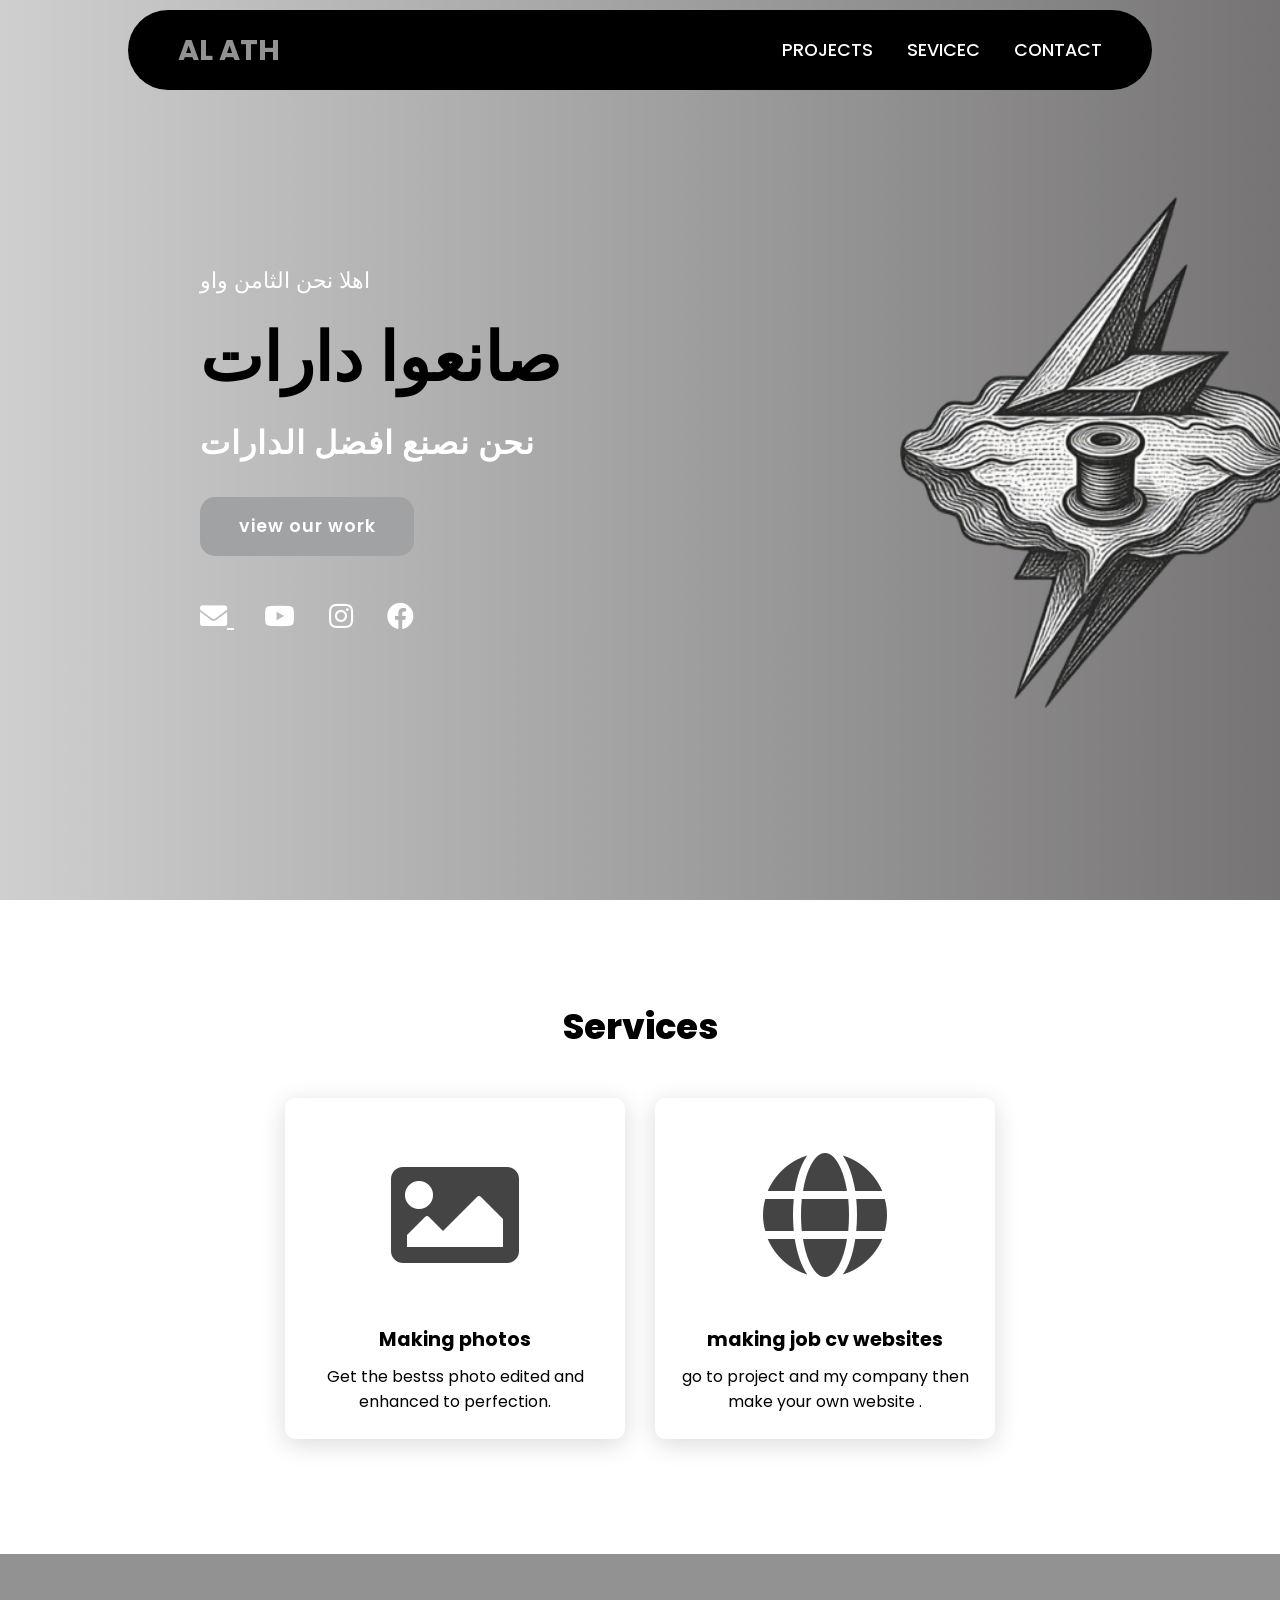
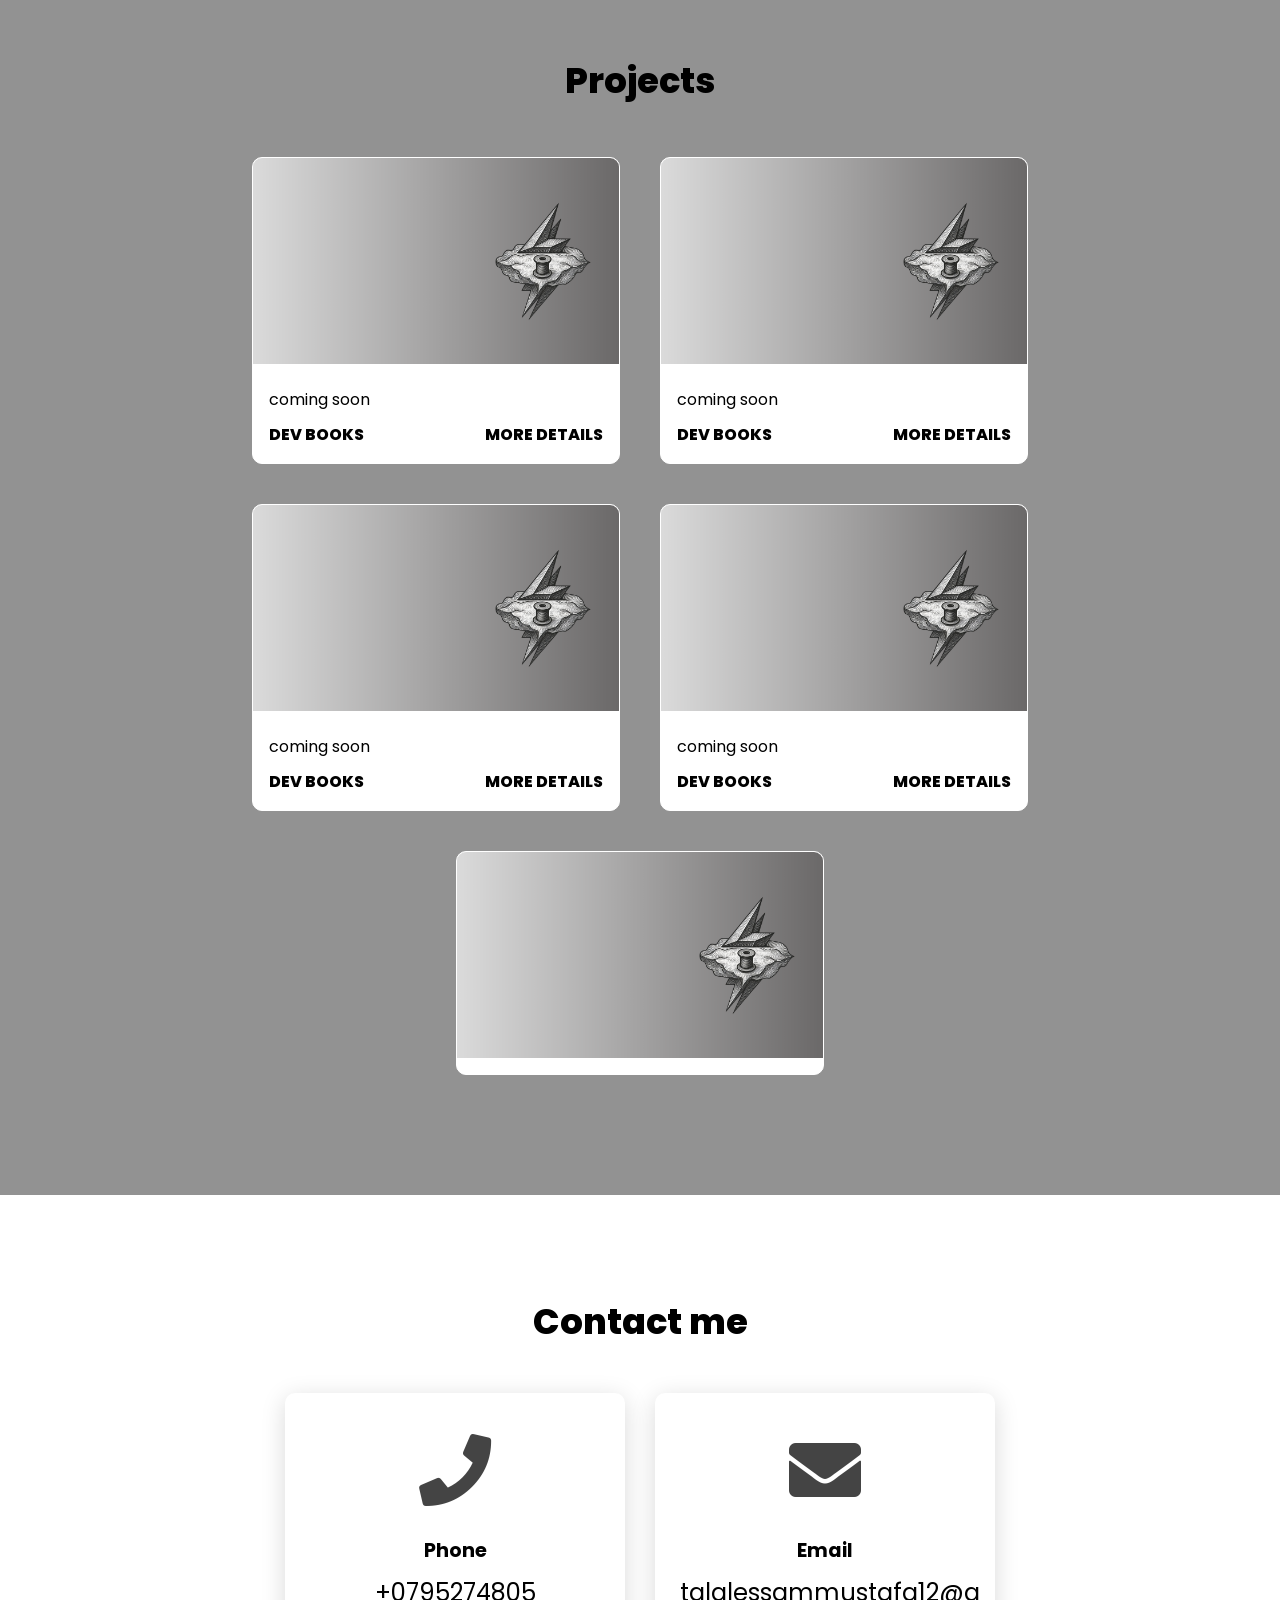
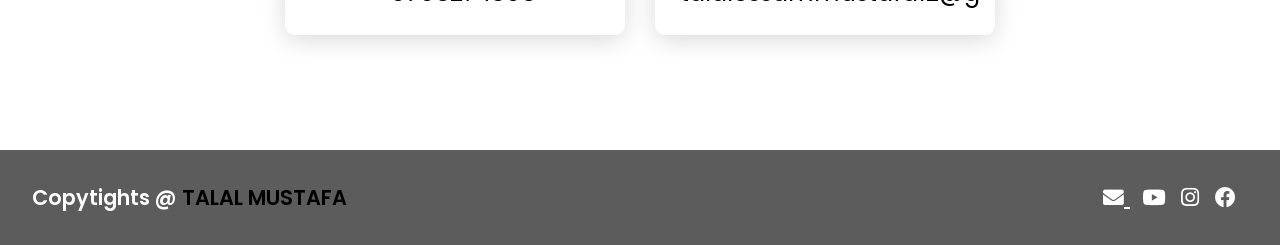
==== index.html @ d2c0e704 "al ath al ath" ====
<!DOCTYPE html>
<html lang="en">
<head>
<meta charset="UTF-8">
<meta http-equiv="X-UA-Compatible" content="IE=edge">
<meta name="viewport" content="width=device-width, initial-scale=1.0">
<link rel="stylesheet" href="https://cdnjs.cloudflare.com/ajax/libs/font-awesome/5.15.4/css/all.min.css">
<link rel="stylesheet" href="style.css">
<title>al ath</title>
</head>
<body>

    

    <header>
       <a href="#" class="logo">Al Ath</a>
       <nav class="navigation">
   
        <a href="PROJECTS.html">PROJECTS</a>
        <a href="SERVE.HTML">SEVICEC</a>
        <a href="k.html">CONTACT</a>
        </nav>
    </header>


<section  class="main">
   <div>
    <h2>اهلا نحن الثامن واو<br><span>صانعوا دارات</span></h2>
    <h3>نحن نصنع افضل الدارات</h3>
    <a href="PROJECTS.HTML" class="main-btn">view our work</a>
    <div class="socialicon">
        <a href="https://mail.google.com/mail/?view=cm&fs=1&to=aloloomaloloom12@gmail.com" target="_blank">
    <i class="fas fa-envelope"></i>
</a>

        <a href="http://www.youtube.com/@AloloomAloloom"><i class="fab fa-youtube"></i></a>
        <a href="https://www.instagram.com/aloloomaloloom12/?hl=en"><i class="fab fa-instagram"></i></a>
        <a href="https://www.facebook.com/profile.php?id=61588192769594"><i class="fab fa-facebook"></i></a>
    </div>
   </div>

</section>

<section class="cards" id="services">
    <h2 class="title">Services</h2>
    <div class="content">
        <div class="card">
            <div class="icon">
                <i class="fas fa-image"></i>


            </div>
            <div class="info">
                <h3>Making photos </h3>
                <p>Get the bestss photo edited and enhanced to perfection.</p>

            </div>

        </div>
           <div class="card">
            <div class="icon">
                <i class="fas fa-globe"></i>



            </div>
            <div class="info">
                <h3>making job cv websites </h3>
                <p> go to project and my company then make your own website .</p>

            </div>

        </div>

    </div>

</section>

<section class="projects" id="projects">
    <h2 class="title">Projects</h2>
    <div class="content">
        <div class="project-card">
            <div class="project-image">
                <img src="images/ن.png"/>


            </div>
            <div class="project-info">
                <p class="project-category">coming soon</p>
                <strong class="project-title">
                    <span>Dev Books</span>
                    <a href="#" class="more-details">More details</a>

                </strong>

            </div>


        </div>
         <div class="project-card">
            <div class="project-image">
                <img src="images/ن.png"/>


            </div>
            <div class="project-info">
                <p class="project-category">coming soon</p>
                <strong class="project-title">
                    <span>Dev Books</span>
                    <a href="#" class="more-details">More details</a>

                </strong>

            </div>


        </div>
        <div class="project-card">
            <div class="project-image">
                <img src="images/ن.png"/>


            </div>
            <div class="project-info">
                <p class="project-category">coming soon</p>
                <strong class="project-title">
                    <span>Dev Books</span>
                    <a href="#" class="more-details">More details</a>

                </strong>

            </div>


        </div>
        <div class="project-card">
            <div class="project-image">
                <img src="images/ن.png"/>


            </div>
            <div class="project-info">
                <p class="project-category">coming soon</p>
                <strong class="project-title">
                    <span>Dev Books</span>
                    <a href="#" class="more-details">More details</a>

                </strong>

            </div>


        </div>
        <div class="project-card">
            <div class="project-image">
                <img src="images/ن.png"/>


           




        </div>
        
    </div>

</section>
<section class="cards contact" id="contact">
    <h2 class="title">Contact me</h2>
    <div class="content">
        <div class="card">
            <div class="icon">
                <i class="fas fa-phone"></i>


            </div>
            <div class="info">
                <h3>Phone </h3>
                <p>+0795274805</p>

            </div>

        </div>
           <div class="card">
            <div class="icon">
                <i class="fas fa-envelope"></i>



            </div>
            <div class="info">
                <h3>Email </h3>
                <p>talalessammustafa12@g</p>

            </div>

        </div>

    </div>
</div>

</section>

<footer class="footer">
    <p class="footer-title">Copytights @ <span>TALAL MUSTAFA</span></p>
    <div class="socialicon">
        <a href="https://mail.google.com/mail/?view=cm&fs=1&to=aloloomaloloom12@gmail.com" target="_blank">
    <i class="fas fa-envelope"></i>
</a>

        <a href="http://www.youtube.com/@AloloomAloloom"><i class="fab fa-youtube"></i></a>
        <a href="https://www.instagram.com/aloloomaloloom12/?hl=en"><i class="fab fa-instagram"></i></a>
        <a href="https://www.facebook.com/profile.php?id=61588192769594"><i class="fab fa-facebook"></i></a>
    </div>

</footer>

</body>
</html>
---- style.css ----
@import url('https://fonts.googleapis.com/css2?family=Poppins:wght@100;200;300;400;500;600;700;800;900&display=swap');



*{
   font-family: 'Poppins', sans-serif;
  margin: 0;
  padding: 0;
box-sizing: border-box;
scroll-behavior: smooth;

}


  


header{
    background-color: #000000;
    width: 80%;
    height: 80px;
    position: fixed;
    z-index: 999;
    display: flex;
    justify-content: space-between;
    align-items: center;
    padding: 10px 50px;
    border-radius: 40px;
    left: 10%;
    top: 10px;
    animation: flyIn 2s ease-in-out;
}

@keyframes flyIn {
    from {
        transform: translateX(-100%);
        opacity: 0;
    }
    to {
        transform: translateX(0);
        opacity: 1;
    }
    padding: 10px 50px;
    border-radius: 40px;
    left: 10%;
    top: 10px;
    animation: flyIn 2s ease-in-out;
}

@keyframes flyIn {
    from {
        transform: translateX(-100%);
        opacity: 0;
    }
    to {
        transform: translateX(0);
        opacity: 1;
    }
}





.logo{
    text-decoration: none;
      color: #929292;
      text-transform: uppercase;
      font-weight: 700;
      font-size: 1.8em;
}

.navigation a{
   color: #ffffff;
   text-decoration: none;
   font-size: 1.1em;
   font-weight: 500;
   padding-left: 30px;
   
}

.navigation a:hover{
    color: #928888;
}



section{
    padding: 100px 200px;
    
}

.main{
    background-color: #3d3d3f;
    width: 100%;
    min-height: 100vh;
    display: flex;
    align-items: center;
    background: url(images/ن.png ) no-repeat;
    background-size: cover;
    background-position: center;
    background-attachment: fixed;
}

.main h2{
    color: #fff;
    font-size: 1.4em;
    font-weight: 500;
}

.main h2 span{
    display: inline-block;
    margin-top: 10px;
    color: #000000;
    font-size: 3em;
    font-weight: 600;
}

.main h3{
    color: #fff;
    font-size: 2em;
    font-weight: 700;
    letter-spacing: 1px;
    margin-top: 10px;
    margin-bottom: 30px;
}

.main-btn{
    color: #fff;
    background-color: #a1a2a3;
    text-decoration: none;
    font-size: 1.1em;
    font-weight: 600;
    display: inline-block;
    padding: 0.9375em 2.1875em;
    letter-spacing: 1px;
    border-radius: 15px;
    margin-bottom: 40px;
    transition: 0.7s ease;

}

.main-btn:hover{
    background-color: #444444;
    transform: scale(1.1);
}

.socialicon a{
    color: #fff;
    font-size: 1.7em;
    padding-right: 30px;
    
}

.title{
    display:flex;
    justify-content: center;
    color: #000000;
    font-size: 2.2em;
    font-weight: 800;
    margin-bottom: 30px;
}

.content{
    display: flex;
    justify-content: center;
    flex-direction: row;
    flex-wrap: wrap;
}

.card{
    background-color: #fff;
    width: 21.25em;
    box-shadow: 0 5px 25px rgba(1 1 1 / 15%);
    border-radius: 10px;
    padding: 25px;
    margin: 15px;
    transition: 0.7s ease;
}

.card:hover{
    transform: scale(1.1);
}

.icon{
    color: #444;
    font-size: 8em;
    text-align: center;
}

.info {
    text-align: center;

}

.info h3{
    color: #000000;
    font-size: 1.2em;
    font-weight: 700;
    margin: 10px;
}

.projects{
    background-color: #929292;
}

.projects .content{
    margin-top: 30px;

}

.project-card {
    background-color: #fff;
    border: 1px solid #fff;
    min-height: 14em;
    width: 23em;
    overflow: hidden;
    border-radius: 10px;
    margin: 20px;
    transition: 0.7s ease;
}

.project-card:hover{
    transform: scale(1.1);
   
}

.project-card:hover .project-image{
    opacity: 0.9;
}

.project-image img{
    width: 100%
    
}

.project-info{
    padding: 1em;
}

.project-category{
    font-size: 0.8 em;
    color: #000;
}

.project-title{
    display: flex;
    justify-content: space-between;
    text-transform: uppercase;
    font-weight: 800;
    margin-top: 10px;

}

.more-details{
    text-decoration: none;
    color: #000;

}

.more-details:hover{
    color: #5c5c5c;
}

.contact .icon{
    font-size: 4.5em;
}

.contact .info h3{
    color: #000000;
}

.contact .info p{
    font-size: 1.5em;
}

.footer{
    background-color: #5c5c5c;
    color: #fff;
    padding: 2em;
    display: flex;
    justify-content: space-between;
}

.footer-title{
    font-size: 1.3em;
    font-weight: 600;
}

.footer-title span{
    color: #000000;
}

.footer .socialicon a{
    
    font-size: 1.3em;
    padding: 0 12px 0 0;
    
}

@media (max-width:1023px){
    header{
        padding: 12px 20px;
    }

    .navigation a{
        padding-left: 10px;
        
    }

    .title{
        font-size: 1.8em;
    }

    section{
        padding: 80px 20px;
    }

    .main-content h2{
        font-size: 1em;
    }

    .main-content h3{
        font-size: 1.6em;
    }

    .content{
        flex-direction: column;
        align-items: center;
    }
}

@media (max-width:641px){
    body{
        font-size: 12px;
    }

    .main-content h2{
        font-size: 0.8em;
    }

    .main-content h3{
        font-size: 1.4em;
    }

}

@media (max-width:300px){
    body{
        font-size: 10px;
    }

    
}
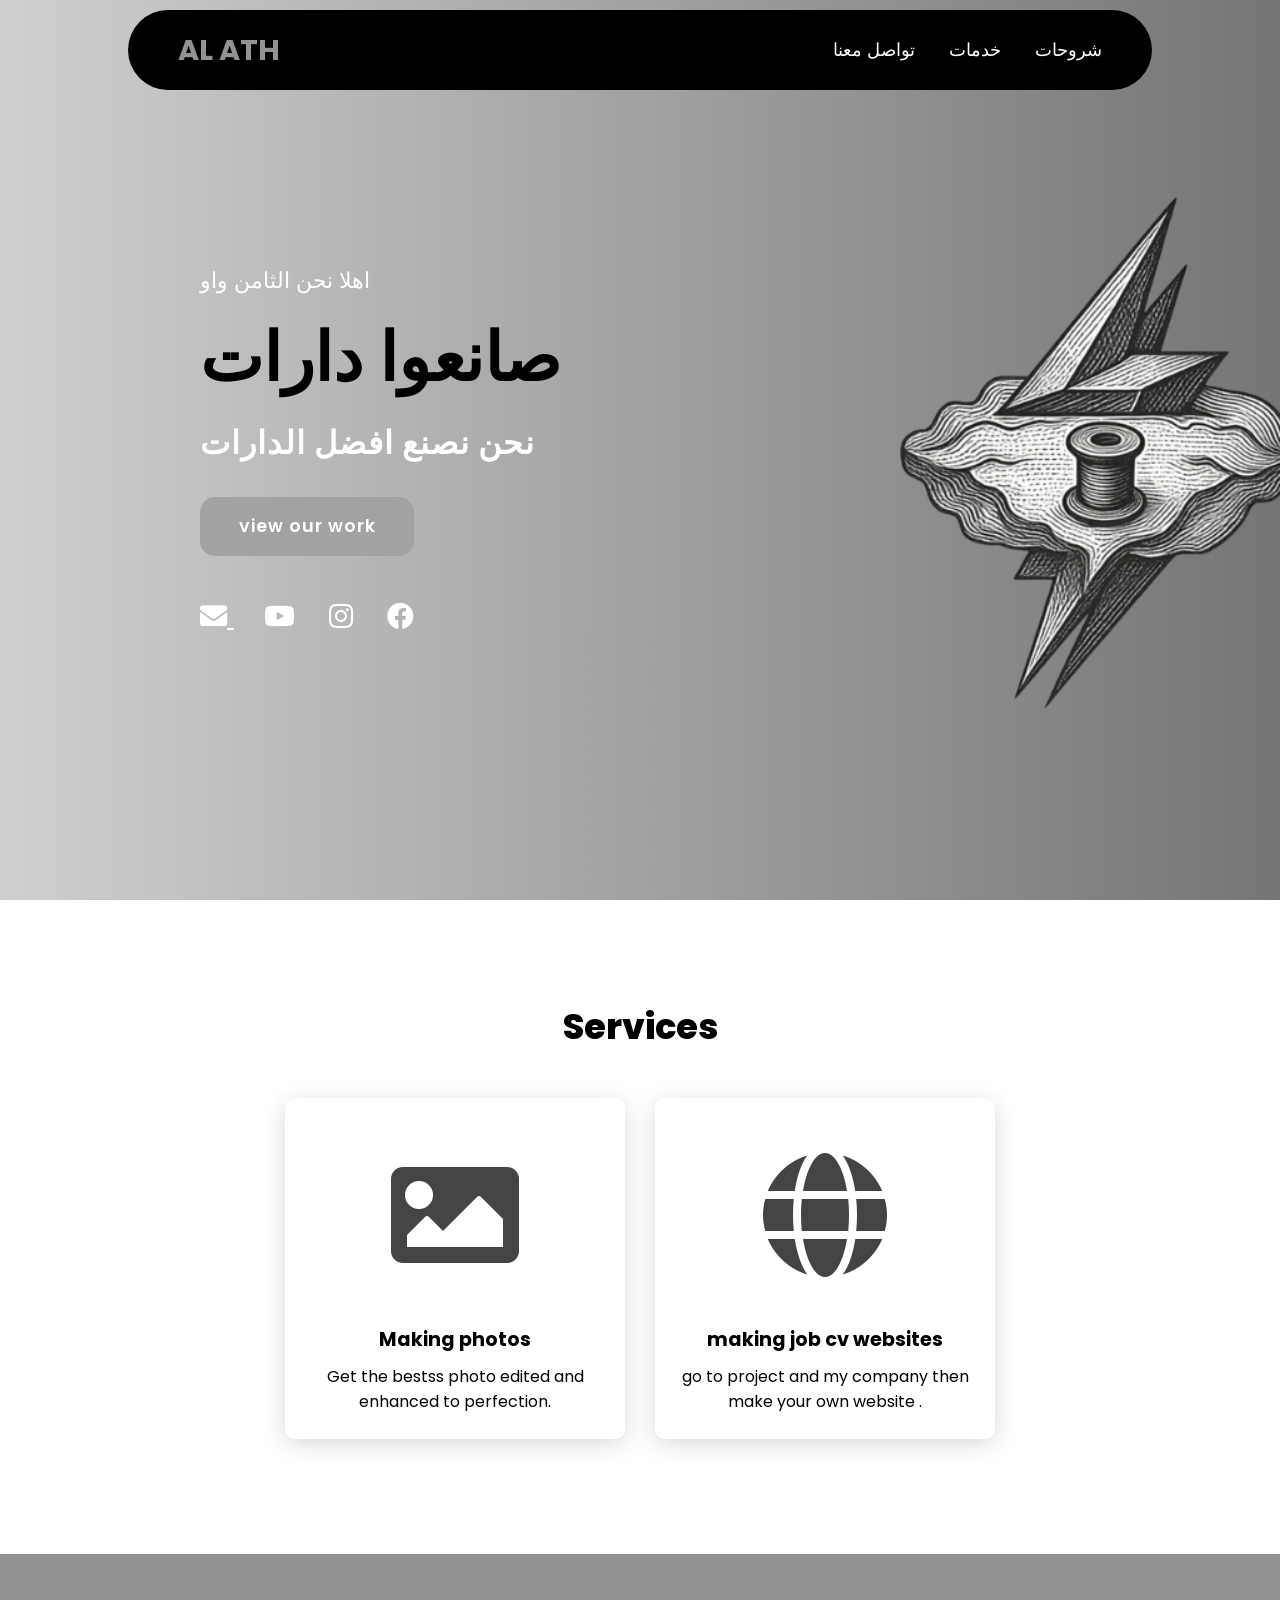
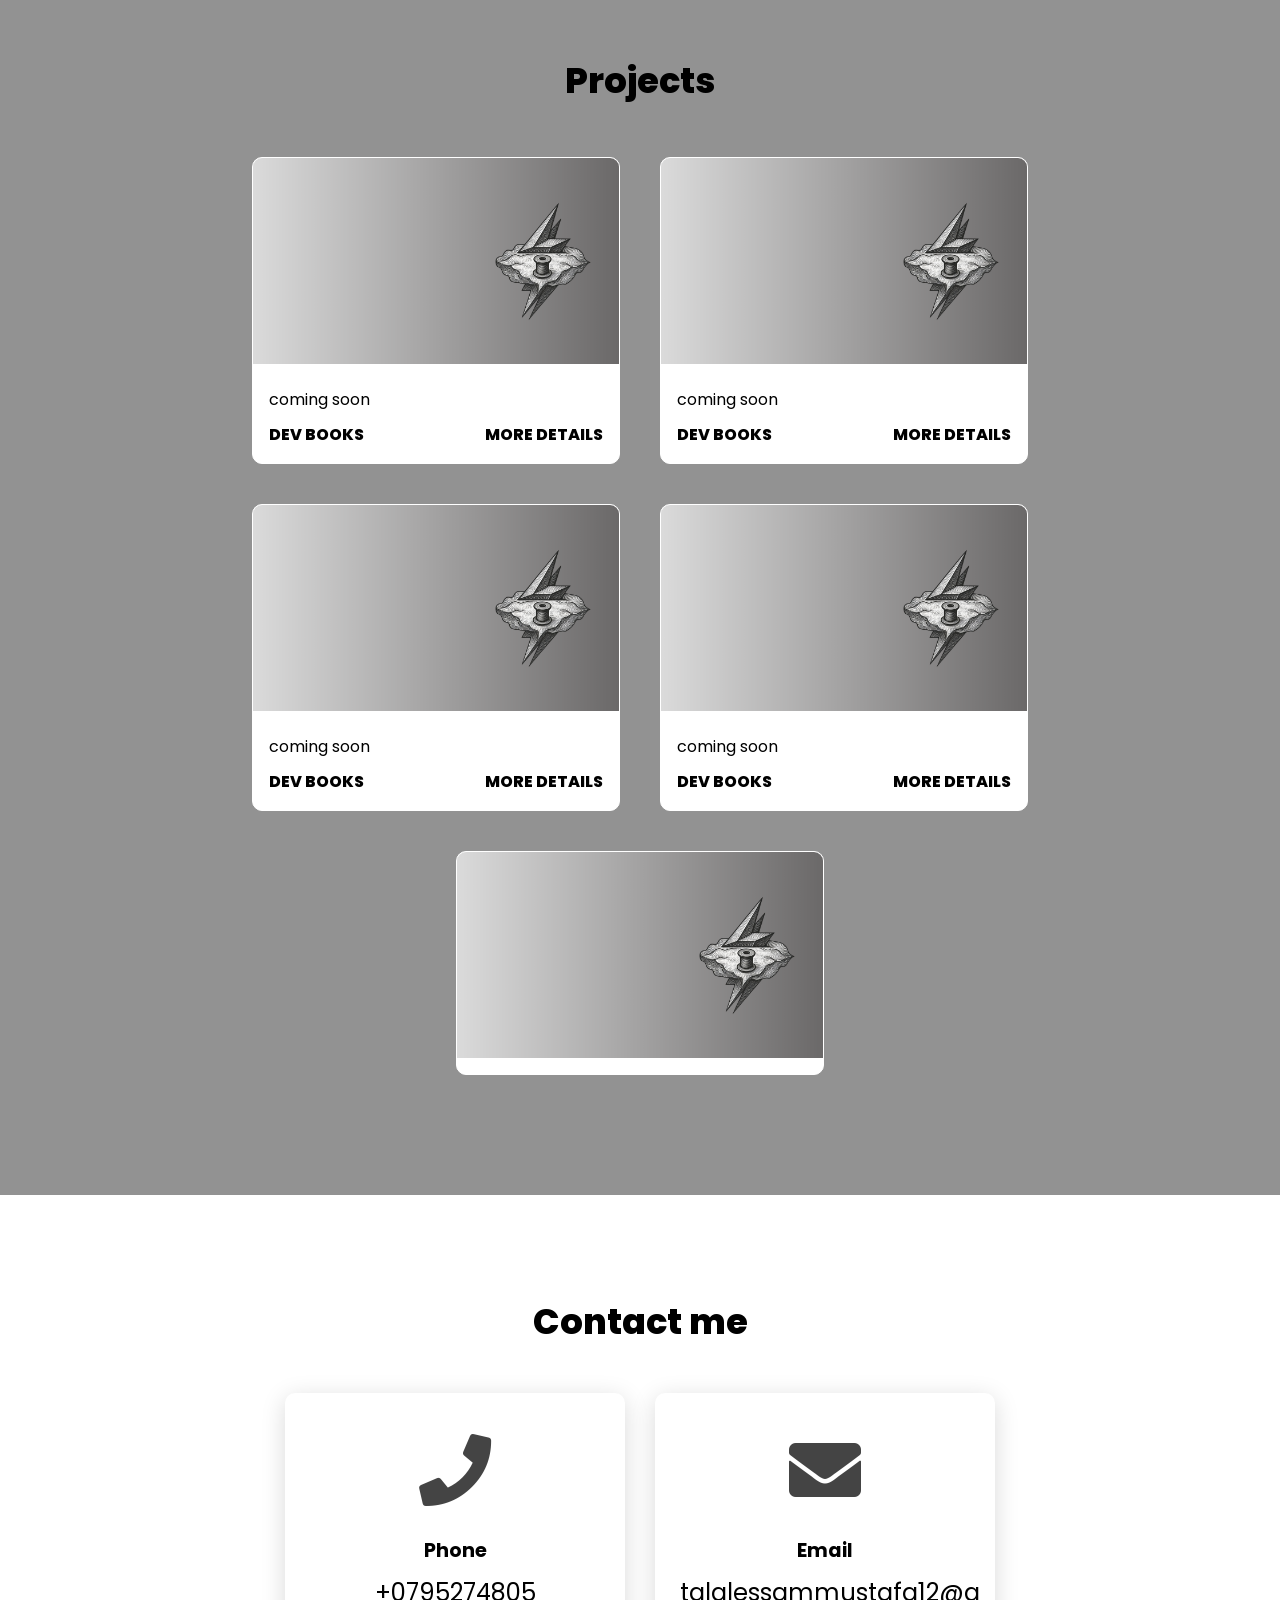
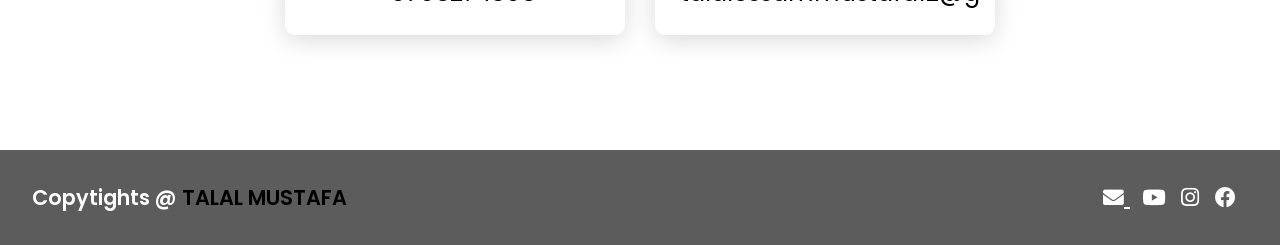
==== commit 56950198: "الحث الحث" ====
--- a/index.html
+++ b/index.html
@@ -16,9 +16,9 @@
        <a href="#" class="logo">Al Ath</a>
        <nav class="navigation">
    
-        <a href="PROJECTS.html">PROJECTS</a>
-        <a href="SERVE.HTML">SEVICEC</a>
-        <a href="k.html">CONTACT</a>
+        <a href="PROJECTS.html">شروحات</a>
+        <a href="SERVE.HTML">خدمات</a>
+        <a href="k.html">تواصل معنا</a>
         </nav>
     </header>
 
